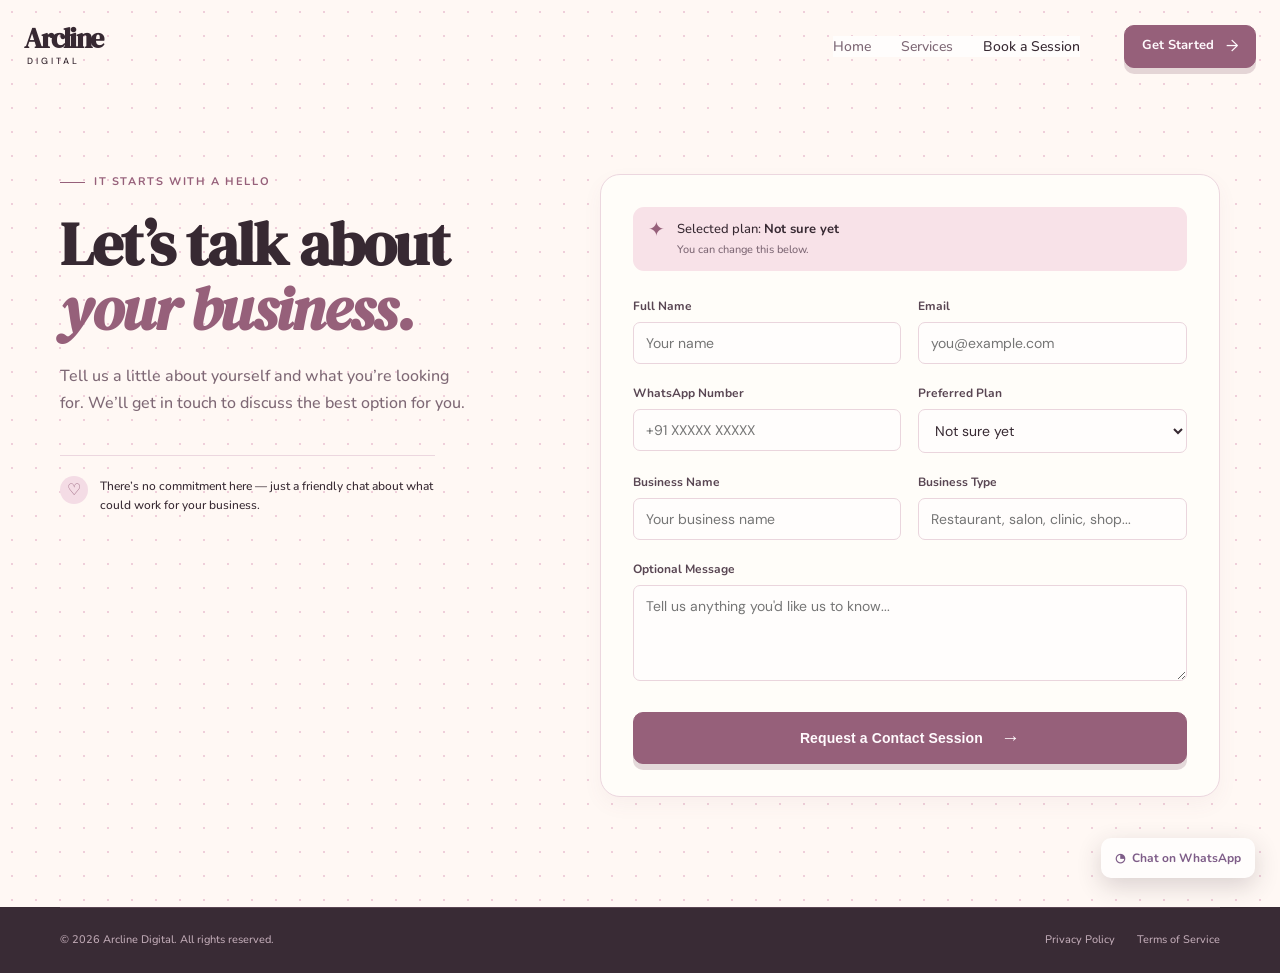
==== booking.html @ 6da07c87 "Add files via upload" ====
<!doctype html><html lang="en"><head><meta charset="UTF-8"/><meta name="viewport" content="width=device-width,initial-scale=1.0"/><meta name="description" content="Book a contact session with Arcline Digital."/><title>Book a Session — Arcline Digital</title><link rel="preconnect" href="https://fonts.googleapis.com"/><link rel="preconnect" href="https://fonts.gstatic.com" crossorigin/><link href="https://fonts.googleapis.com/css2?family=DM+Sans:wght@400;500;600;700&family=Playfair+Display:wght@600;700&display=swap" rel="stylesheet"/><link rel="stylesheet" href="styles.css"/><link rel="stylesheet" href="theme.css"/><link rel="stylesheet" href="cute.css"/><link rel="stylesheet" href="pricing.css"/></head><body>
<header class="site-header"><a class="brand" href="index.html"><span>Arcline</span><small>Digital</small></a><button class="menu-button" aria-label="Open navigation" aria-expanded="false"><i></i><i></i></button><nav class="site-nav" aria-label="Main navigation"><a href="index.html">Home</a><a href="services.html">Services</a><a class="active" href="booking.html">Book a Session</a></nav><a class="button button-small header-cta" href="booking.html">Get Started <span>→</span></a></header>
<main class="booking-main section-shell"><section class="booking-intro"><p class="eyebrow"><span></span> It starts with a hello</p><h1>Let’s talk about<br /><em>your business.</em></h1><p>Tell us a little about yourself and what you’re looking for. We’ll get in touch to discuss the best option for you.</p><div class="booking-side-note"><span>♡</span><p>There’s no commitment here — just a friendly chat about what could work for your business.</p></div></section><section class="booking-form-card"><div class="selected-plan" aria-live="polite"><span>✦</span><p>Selected plan: <strong id="chosen-plan">Not sure yet</strong><small>You can change this below.</small></p></div><form id="booking-form"><div class="form-grid"><label>Full Name<input name="name" placeholder="Your name" required autocomplete="name" /></label><label>Email<input name="email" placeholder="you@example.com" required type="email" autocomplete="email" /></label><label>WhatsApp Number<input name="whatsapp" placeholder="+91 XXXXX XXXXX" required type="tel" autocomplete="tel" /></label><label>Preferred Plan<select name="plan" id="plan-select"><option>Starter</option><option>Business</option><option>Shop</option><option selected>Not sure yet</option></select></label><label>Business Name<input name="business" placeholder="Your business name" required /></label><label>Business Type<input name="type" placeholder="Restaurant, salon, clinic, shop..." required /></label><label class="full-field">Optional Message<textarea name="message" placeholder="Tell us anything you'd like us to know..." rows="4"></textarea></label></div><button class="button form-submit" type="submit">Request a Contact Session <span>→</span></button></form><div class="confirmation" hidden><span>✦</span><h2>You’re all set! 🎉</h2><p>We’ve received your request and will get in touch with you soon.</p><a class="text-link" href="index.html">Back to home <span>→</span></a></div></section></main>
</main><footer class="footer"><div class="footer-bottom section-shell"><span>© 2026 Arcline Digital. All rights reserved.</span><div><a href="#">Privacy Policy</a><a href="#">Terms of Service</a></div></div></footer><a class="whatsapp" href="#" aria-label="Chat with Arcline on WhatsApp">◔ <span>Chat on WhatsApp</span></a><script src="app.js"></script></body></html>
---- styles.css ----
:root{--cream:#fff8ec;--paper:#fffdf8;--beige:#f3e8d5;--caramel:#8b5e3c;--espresso:#29221d;--muted:#74685d;--peach:#d99a72;--line:#e9d9c3;--serif:'Playfair Display',Georgia,serif;--sans:'DM Sans',Arial,sans-serif}*{box-sizing:border-box}html{scroll-behavior:smooth}body{margin:0;background:var(--cream);color:var(--espresso);font-family:var(--sans);font-size:16px;line-height:1.5}.section-shell{width:min(1160px,calc(100% - 48px));margin-inline:auto}.site-header{width:min(1256px,calc(100% - 48px));margin:0 auto;height:92px;display:flex;align-items:center;gap:42px}.brand{display:inline-flex;flex-direction:column;color:var(--espresso);text-decoration:none;line-height:.8;min-width:105px}.brand span{font-family:var(--serif);font-size:28px;font-weight:700;letter-spacing:-1.6px}.brand small{font-family:var(--sans);font-size:9px;letter-spacing:3px;text-transform:uppercase;margin:9px 0 0 3px}.site-nav{display:flex;align-items:center;gap:30px;margin-left:auto}.site-nav a{color:var(--muted);text-decoration:none;font-size:14px;font-weight:500;transition:color .2s}.site-nav a:hover,.site-nav a.active{color:var(--espresso)}.header-cta{margin-left:2px}.menu-button{display:none;border:0;background:none;padding:9px;cursor:pointer}.menu-button i{display:block;width:22px;height:1.5px;background:var(--espresso);margin:5px}.button{border:1px solid var(--caramel);background:var(--caramel);color:#fffdf8;min-height:52px;border-radius:10px;display:inline-flex;align-items:center;justify-content:center;gap:18px;padding:0 22px;text-decoration:none;font-size:14px;font-weight:700;letter-spacing:.1px;transition:transform .2s,background .2s,box-shadow .2s;cursor:pointer}.button:hover{background:#75492b;transform:translateY(-2px);box-shadow:0 8px 18px #8b5e3c29}.button span{font-size:19px;font-weight:400}.button-small{min-height:43px;padding:0 17px;font-size:13px;gap:12px}.button-small span{font-size:16px}.button-outline{color:var(--caramel);background:transparent}.button-outline:hover{background:var(--beige);box-shadow:none}.text-link{display:inline-flex;gap:11px;align-items:center;color:var(--espresso);text-decoration:none;font-size:14px;font-weight:700;transition:gap .2s}.text-link:hover{gap:15px}.text-link span{font-size:18px;font-weight:400}.eyebrow{display:flex;align-items:center;gap:9px;color:var(--caramel);font-size:11px;letter-spacing:1.4px;font-weight:700;text-transform:uppercase;margin:0 0 20px}.eyebrow span{width:25px;height:1px;background:var(--caramel)}h1,h2,h3,h4,p{margin-top:0}h1,h2{font-family:var(--serif);font-weight:600;letter-spacing:-2.7px;line-height:1.06}h1{font-size:clamp(48px,6vw,78px)}h2{font-size:clamp(36px,4.3vw,56px)}h1 em,h2 em{font-weight:600;color:var(--caramel)}.hero{min-height:650px;display:grid;grid-template-columns:1fr 1.03fr;align-items:center;gap:54px;padding:44px 0 85px}.hero-copy{padding-top:15px}.hero h1{max-width:600px;margin-bottom:24px}.hero-text{color:var(--muted);font-size:18px;max-width:485px;line-height:1.65;margin-bottom:31px}.button-row{display:flex;align-items:center;gap:27px}.trust-line{display:flex;align-items:center;gap:12px;margin-top:43px;color:var(--muted);font-size:12px;line-height:1.45}.tiny-avatars{display:flex}.tiny-avatars b{display:grid;place-items:center;color:#fff8ec;background:#b97455;width:28px;height:28px;border-radius:50%;border:2px solid var(--cream);font-size:11px;margin-left:-7px}.tiny-avatars b:first-child{margin-left:0;background:#9b6e4c}.tiny-avatars b:last-child{background:#c99a70}.hero-art{height:440px;position:relative;background:linear-gradient(135deg,#f1d7b5,#f5e5ce);border-radius:48% 52% 45% 55% / 43% 44% 56% 57%;overflow:visible}.sun-disc{width:242px;height:242px;background:#e5b178;border-radius:50%;position:absolute;right:50px;top:48px;opacity:.42}.browser-card{position:absolute;background:#fffdf8;box-shadow:0 22px 40px #835e3b24;border:5px solid #fffdf8;transform:rotate(-5deg);width:355px;right:61px;top:66px;border-radius:8px;overflow:hidden;z-index:2}.browser-top{height:27px;background:#f2e9dc;display:flex;align-items:center;gap:5px;padding:0 10px}.browser-top span{width:6px;height:6px;border-radius:50%;background:#bd9f83}.browser-top i{font:500 7px var(--sans);margin:auto;color:#8c7560}.browser-cover{height:200px;background:#b66e47;display:flex;align-items:flex-end;justify-content:space-between;padding:21px 22px;color:#fffaf0;position:relative;overflow:hidden}.browser-cover:after{content:'';width:190px;height:190px;background:#dfa069;border-radius:50%;position:absolute;right:-65px;top:-64px;opacity:.75}.browser-cover p{font:600 26px/1.05 var(--serif);z-index:1;margin:0}.browser-cover p i{color:#ffe2bf}.browser-cover small{position:absolute;bottom:22px;left:23px;font-size:6px;letter-spacing:1.4px;z-index:1}.browser-cover b{font-size:80px;transform:rotate(-12deg);z-index:1;line-height:.8}.browser-bottom{height:58px;display:flex;align-items:center;padding:0 15px;gap:14px;color:#8d735c;font-size:7px}.browser-bottom button{border:0;background:#8b5e3c;color:#fff;border-radius:3px;font:600 7px var(--sans);padding:7px 10px;margin-left:auto}.float-card{position:absolute;z-index:4;background:#fffdf8;box-shadow:0 15px 30px #593b211c;border-radius:12px;padding:11px 14px;display:flex;gap:9px;align-items:center}.float-card span{width:27px;height:27px;border-radius:8px;background:#f8ead9;display:grid;place-items:center;color:var(--caramel);font-size:13px}.float-card strong,.float-card small{display:block}.float-card strong{font-size:10px}.float-card small{font-size:8px;color:var(--muted)}.float-card-left{left:-15px;bottom:86px;transform:rotate(3deg)}.float-card-right{right:-21px;top:65px;transform:rotate(6deg)}.dots{position:absolute;color:#b87955;font-size:14px;letter-spacing:5px;right:22px;bottom:27px}.squiggle{position:absolute;font-family:var(--serif);color:#b3714e;font-size:60px;transform:rotate(90deg);line-height:1}.s-one{left:12px;top:48px}.s-two{bottom:20px;left:50px;transform:rotate(-48deg);font-size:45px}.intro-section{padding:86px 0 47px;display:grid;grid-template-columns:1.25fr .75fr;align-items:end;gap:40px}.intro-section h2{margin-bottom:0}.intro-section>p{color:var(--muted);font-size:16px;line-height:1.7;max-width:390px;margin-bottom:9px}.features{display:grid;grid-template-columns:repeat(3,1fr);gap:16px;padding-bottom:105px}.features article{background:var(--paper);border:1px solid #f1e5d6;border-radius:16px;padding:25px 24px 24px;min-height:191px;transition:transform .25s,box-shadow .25s}.features article:hover{transform:translateY(-4px);box-shadow:0 14px 25px #593b2110}.icon-bubble{height:38px;width:38px;border-radius:11px;background:#f6e8d7;color:var(--caramel);display:grid;place-items:center;font-size:21px}.features h3{font-size:16px;margin:17px 0 8px}.features p{font-size:13px;color:var(--muted);line-height:1.55;margin:0}.process-wrap{background:#3e3027;color:#fffaf2}.process{padding:103px 0 100px}.process .eyebrow{color:#e7bd94}.process .eyebrow span{background:#e7bd94}.process h2{margin:0;color:#fffaf2}.process h2 em{color:#e9bb8d}.process-steps{display:grid;grid-template-columns:repeat(3,1fr);gap:45px;margin-top:70px}.process-steps article{border-top:1px solid #6b584a;padding-top:18px}.process-steps span{font:600 14px var(--serif);color:#e8b589}.process-steps h3{font:600 24px var(--serif);margin:22px 0 9px}.process-steps p{font-size:14px;color:#d8c9bd;max-width:245px;margin:0;line-height:1.65}.audience{display:grid;grid-template-columns:.86fr 1.14fr;gap:92px;padding-top:116px;padding-bottom:120px;align-items:center}.audience h2{margin-bottom:24px}.audience-copy>p:not(.eyebrow){color:var(--muted);font-size:15px;line-height:1.7;max-width:395px;margin-bottom:25px}.business-grid{display:grid;grid-template-columns:repeat(4,1fr);gap:11px}.business-grid div{height:126px;border:1px solid var(--line);border-radius:15px;background:#fffaf1;display:flex;flex-direction:column;align-items:center;justify-content:center;gap:12px;font-size:22px;text-align:center;transition:background .2s,transform .2s}.business-grid div:hover{background:#f5e5cf;transform:translateY(-3px)}.business-grid span{font-size:11px;line-height:1.28;font-weight:600}.plans-preview{padding-bottom:115px}.section-heading h2{margin-bottom:16px}.section-heading>p:not(.eyebrow){color:var(--muted);max-width:480px;font-size:15px;line-height:1.65}.centered{text-align:center}.centered .eyebrow{justify-content:center}.centered>p:not(.eyebrow){margin:0 auto}.plan-grid{display:grid;grid-template-columns:repeat(3,1fr);gap:18px;margin:48px 0 29px;align-items:stretch}.plan-card{background:#fffdf9;border:1px solid var(--line);border-radius:19px;padding:30px;display:flex;flex-direction:column;position:relative}.plan-card.featured{background:#f4e5cf;border-color:#d5a575;box-shadow:0 14px 32px #8b5e3c12}.recommended{position:absolute!important;right:20px;top:20px;background:var(--caramel);color:#fff;font-size:9px!important;text-transform:uppercase;letter-spacing:1px;border-radius:6px;padding:6px 8px}.plan-label{text-transform:uppercase;color:var(--caramel);font-size:10px;letter-spacing:1px;font-weight:700;margin-bottom:12px}.plan-card h3,.plan-card h2{font:600 31px var(--serif);letter-spacing:-1.1px;margin-bottom:8px}.plan-card h2{font-size:35px}.plan-card div>p:not(.plan-label){font-size:13px;color:var(--muted);line-height:1.5;min-height:39px;margin-bottom:25px;max-width:225px}.price{font:600 29px var(--serif);letter-spacing:-.8px;margin-bottom:19px}.price small{font:400 12px var(--sans);letter-spacing:0;color:var(--muted)}.plan-card ul{padding:0;margin:0 0 30px;list-style:none;flex:1}.plan-card li{padding:8px 0;border-top:1px solid #eee1d2;font-size:12px;color:#51443a}.plan-card li:before{content:'✓';color:var(--caramel);font-weight:bold;margin-right:10px}.why-section{background:#f1e3cf}.why-content{padding-top:89px;padding-bottom:89px;display:grid;grid-template-columns:1fr 1fr;gap:100px;align-items:center}.why-content h2{margin-bottom:0}.why-content ul{padding:0;margin:0;list-style:none}.why-content li{border-bottom:1px solid #dcc5a9;padding:14px 0;font-size:14px;font-weight:600}.why-content li:first-child{border-top:1px solid #dcc5a9}.why-content li span{display:inline-grid;place-items:center;width:22px;height:22px;background:#dfba95;color:var(--caramel);border-radius:50%;margin-right:11px;font-size:11px}.faq{padding:118px 0}.faq .section-heading{margin-bottom:37px}.accordion{border-top:1px solid var(--line)}.accordion details{border-bottom:1px solid var(--line);padding:0 5px}.accordion summary{cursor:pointer;list-style:none;font-size:16px;font-weight:600;padding:20px 0;display:flex;justify-content:space-between;align-items:center}.accordion summary::-webkit-details-marker{display:none}.accordion summary span{font-size:23px;font-weight:300;color:var(--caramel);transition:transform .2s}.accordion details[open] summary span{transform:rotate(45deg)}.accordion details p{color:var(--muted);font-size:14px;line-height:1.7;max-width:760px;margin:0 0 21px}.cta{background:#c57f59;min-height:360px;border-radius:22px;margin-bottom:103px;color:#fffaf2;padding:56px 70px;display:flex;justify-content:space-between;align-items:center;overflow:hidden}.cta .eyebrow{color:#ffe0bc}.cta .eyebrow span{background:#ffe0bc}.cta h2{color:#fffaf2;margin-bottom:15px}.cta h2 em{color:#ffe1bd}.cta>div>p:not(.eyebrow){font-size:15px;color:#fff0dc;max-width:410px;margin-bottom:25px}.cta .button{background:#fffaf2;color:var(--caramel);border-color:#fffaf2}.cta .button:hover{background:#fff0df}.cta-art{position:relative;width:300px;height:230px}.cta-art>span{position:absolute;font-size:72px;right:0;top:0;color:#e5ae85}.mini-window{position:absolute;bottom:-59px;right:54px;width:198px;height:190px;background:#fff3df;border:5px solid #fffaf2;border-radius:8px;transform:rotate(9deg);padding:24px 15px;color:var(--caramel)}.mini-window i{display:inline-block;width:6px;height:6px;margin-right:4px;border-radius:50%;background:#d5a27d}.mini-window b{display:block;font:600 25px/1.12 var(--serif);margin-top:32px}.mini-window em{color:#bf7552}.footer{background:#352b25;color:#fdf2e4}.footer-top{padding:70px 0 58px;display:grid;grid-template-columns:1.35fr .75fr .95fr 1.2fr;gap:35px}.footer .brand{color:#fff8ec}.footer>div p{color:#cbbdb0;font-size:12px;line-height:1.65;margin:19px 0 0}.footer h4{color:#e7b98d;margin:2px 0 17px;font-size:11px;letter-spacing:1px;text-transform:uppercase}.footer-top>div:not(:first-child) a{display:block;color:#f8efe5;text-decoration:none;font-size:12px;margin:10px 0}.footer-top a span{color:#e7b98d}.email-form{display:flex;border-bottom:1px solid #806957;margin-top:15px}.email-form input{background:none;border:0;color:#fff;min-width:0;width:100%;padding:10px 0;font:12px var(--sans);outline:none}.email-form input::placeholder{color:#bcaea3}.email-form button{border:0;background:none;color:#e7b98d;font-size:19px;cursor:pointer}.footer-bottom{border-top:1px solid #57483d;min-height:66px;display:flex;justify-content:space-between;align-items:center;color:#b8a99b;font-size:11px}.footer-bottom div{display:flex;gap:22px}.footer-bottom a{color:#b8a99b;text-decoration:none}.whatsapp{position:fixed;right:25px;bottom:22px;z-index:6;border-radius:10px;background:#fffdf9;box-shadow:0 8px 25px #352b2530;color:#4c7e57;text-decoration:none;font-size:12px;font-weight:700;padding:11px 14px;display:flex;align-items:center;gap:7px}.whatsapp:first-letter{font-size:18px}.page-hero{text-align:center;padding:85px 0 68px}.page-hero .eyebrow{justify-content:center}.page-hero h1{font-size:clamp(45px,5.6vw,72px);margin-bottom:21px}.page-hero>p:not(.eyebrow){color:var(--muted);font-size:16px;max-width:520px;margin:0 auto;line-height:1.65}.all-plans{display:grid;grid-template-columns:repeat(3,1fr);gap:18px;padding-bottom:58px}.plan-detailed{padding:31px}.setup{font-size:11px!important;color:var(--muted);margin:-10px 0 27px}.setup small{font-size:10px}.plan-details{display:block!important}.plan-details h4{font-size:12px;margin:20px 0 4px}.plan-detailed .plan-details ul{margin-bottom:8px}.muted-list li{color:var(--muted)!important}.muted-list li:before{content:'–'!important}.soft-note{background:#f2e4d1;border-radius:15px;padding:25px 30px;margin-bottom:105px;display:flex;align-items:center;gap:18px}.soft-note>span{width:39px;height:39px;border-radius:50%;display:grid;place-items:center;background:#ddbb98;color:var(--caramel);font:600 21px var(--serif)}.soft-note div{flex:1}.soft-note h3{font:600 20px var(--serif);margin:0 0 2px}.soft-note p{color:var(--muted);font-size:13px;margin:0}.booking-main{display:grid;grid-template-columns:.83fr 1.17fr;gap:100px;padding-top:82px;padding-bottom:110px}.booking-intro h1{font-size:clamp(45px,4.8vw,64px);margin-bottom:22px}.booking-intro>p:not(.eyebrow){font-size:16px;color:var(--muted);line-height:1.7;max-width:410px}.booking-side-note{display:flex;align-items:flex-start;gap:12px;margin-top:38px;max-width:375px;border-top:1px solid var(--line);padding-top:20px}.booking-side-note span{background:#f3dfc8;color:var(--caramel);border-radius:50%;width:28px;height:28px;display:grid;place-items:center;flex:none}.booking-side-note p{font-size:12px!important;line-height:1.55!important;margin:1px 0!important}.booking-form-card{background:#fffdf9;border:1px solid var(--line);border-radius:20px;padding:32px}.selected-plan{display:flex;gap:12px;background:#f4e5d1;border-radius:11px;padding:13px 15px;align-items:flex-start;margin-bottom:26px}.selected-plan>span{color:var(--caramel);font-size:20px;line-height:1}.selected-plan p{margin:0;font-size:13px}.selected-plan strong{font-weight:700}.selected-plan small{display:block;color:var(--muted);font-size:11px;margin-top:2px}.form-grid{display:grid;grid-template-columns:1fr 1fr;gap:20px 17px}.form-grid label{display:block;font-size:12px;font-weight:700;color:#51443a}.form-grid input,.form-grid select,.form-grid textarea{border:1px solid #e5d7c6;border-radius:7px;background:#fffdf9;color:var(--espresso);font:14px var(--sans);outline:0;width:100%;padding:11px 12px;margin-top:7px;transition:border .2s,box-shadow .2s}.form-grid input:focus,.form-grid select:focus,.form-grid textarea:focus{border-color:var(--caramel);box-shadow:0 0 0 3px #8b5e3c13}.form-grid textarea{resize:vertical}.full-field{grid-column:1/-1}.form-submit{width:100%;margin-top:26px}.confirmation{text-align:center;padding:37px 10px 25px}.confirmation>span{font-size:36px;color:var(--caramel)}.confirmation h2{font-size:36px;margin:10px 0 8px}.confirmation p{font-size:14px;color:var(--muted);margin-bottom:25px}
@media(max-width:800px){.site-header{height:76px;width:min(100% - 32px,1160px);gap:10px}.brand span{font-size:24px}.header-cta{display:none}.menu-button{display:block;margin-left:auto;z-index:8}.site-nav{display:none;position:absolute;z-index:7;top:66px;right:16px;left:16px;background:#fffdf9;border:1px solid var(--line);border-radius:13px;padding:12px;box-shadow:0 16px 25px #4f32181c}.site-nav.open{display:grid;gap:2px}.site-nav a{padding:12px 14px;border-radius:8px}.site-nav a.active,.site-nav a:hover{background:#f4e5d1}.hero{grid-template-columns:1fr;padding:35px 0 62px;gap:37px;min-height:auto}.hero-copy{padding:0}.hero h1{max-width:520px}.hero-text{font-size:16px}.hero-art{height:340px;width:min(100%,520px);margin:auto}.browser-card{width:270px;right:calc(50% - 135px);top:54px}.browser-cover{height:155px}.browser-cover p{font-size:20px}.browser-cover b{font-size:61px}.browser-bottom{height:48px;gap:8px}.float-card-left{left:0;bottom:42px}.float-card-right{right:-1px;top:34px}.intro-section{padding:61px 0 35px;grid-template-columns:1fr;gap:17px}.intro-section>p{margin:0}.features{grid-template-columns:repeat(2,1fr);padding-bottom:65px}.features article{min-height:174px;padding:20px}.process{padding:68px 0}.process-steps{gap:25px;margin-top:46px}.audience{grid-template-columns:1fr;gap:39px;padding:70px 0}.business-grid{max-width:580px}.plans-preview{padding-bottom:70px}.plan-grid,.all-plans{grid-template-columns:1fr;max-width:460px;margin-left:auto;margin-right:auto}.plan-grid{margin-top:35px}.plan-card{padding:27px}.why-content{grid-template-columns:1fr;gap:34px;padding:65px 0}.faq{padding:72px 0}.cta{border-radius:17px;margin-bottom:68px;padding:44px 32px;min-height:310px}.cta-art{display:none}.footer-top{grid-template-columns:1.2fr 1fr;gap:36px;padding:53px 0 38px}.footer-top>div:last-child{grid-column:span 2}.footer-bottom{padding:18px 0;min-height:auto;gap:14px;align-items:flex-start;flex-direction:column}.booking-main{grid-template-columns:1fr;gap:40px;padding-top:54px;padding-bottom:70px}.booking-intro>p:not(.eyebrow){max-width:560px}.booking-side-note{margin-top:25px}.booking-form-card{padding:24px}.page-hero{padding:58px 0 49px}.soft-note{margin-bottom:68px}.whatsapp span{display:none}.whatsapp{right:17px;bottom:17px;width:43px;height:43px;border-radius:50%;padding:0;justify-content:center;font-size:20px}}
@media(max-width:500px){.section-shell{width:calc(100% - 32px)}h1{letter-spacing:-2px}.hero{padding-top:26px}.button-row{gap:18px}.trust-line{margin-top:32px}.hero-art{height:286px;border-radius:45%}.browser-card{transform:rotate(-4deg) scale(.82);transform-origin:center top;top:47px}.float-card{padding:9px 10px}.float-card-right{top:21px;right:-7px}.float-card-left{bottom:23px;left:-7px}.squiggle{display:none}.features{gap:10px}.features article{border-radius:13px;min-height:160px;padding:17px 15px}.features h3{font-size:14px;margin-top:13px}.features p{font-size:11px}.icon-bubble{height:33px;width:33px;font-size:18px}.process-steps{grid-template-columns:1fr;gap:23px}.process-steps article{padding-top:13px}.process-steps h3{margin:9px 0 3px;font-size:21px}.process-steps p{font-size:13px}.business-grid{grid-template-columns:repeat(2,1fr)}.business-grid div{height:105px}.plan-grid,.all-plans{max-width:none}.plan-card h3{font-size:29px}.cta{padding:39px 25px}.soft-note{padding:22px;align-items:flex-start;flex-wrap:wrap}.soft-note .button{width:100%;margin-top:2px}.footer-top{grid-template-columns:1fr 1fr;gap:28px}.footer-top>div:first-child{grid-column:span 2}.form-grid{grid-template-columns:1fr;gap:16px}.full-field{grid-column:auto}.booking-form-card{padding:19px}.selected-plan{margin-bottom:20px}.page-hero h1{font-size:46px}.plan-detailed .plan-details{display:grid!important;grid-template-columns:1fr 1fr;gap:14px}.plan-detailed .plan-details h4{margin-top:12px}.plan-detailed .plan-details li{font-size:11px}.plan-detailed .plan-details ul{margin-bottom:5px}.why-content li{font-size:13px}}
---- theme.css ----
/* Soft blush, peach, and muted-plum palette */
:root{--cream:#fff8f4;--paper:#fffdfc;--beige:#f7e5ea;--caramel:#96607a;--espresso:#372932;--muted:#7e6875;--peach:#e7afaa;--line:#ecd7df}
.button{color:#fffafd}.button:hover{background:#7e4664;box-shadow:0 8px 18px #96607a2b}.tiny-avatars b{color:#fff8f4;background:#bd7892}.tiny-avatars b:first-child{background:#9f637d}.tiny-avatars b:last-child{background:#d69eae}.hero-art{background:linear-gradient(135deg,#f7dce1,#f0dce9)}.sun-disc{background:#dca5ba}.browser-card{background:#fffdfc;border-color:#fffdfc;box-shadow:0 22px 40px #74435e24}.browser-top{background:#f5e8ec}.browser-top span{background:#cba9b7}.browser-top i{color:#8d6d7c}.browser-cover{background:#b8758d;color:#fffafd}.browser-cover:after{background:#dfa4b5}.browser-cover p i{color:#ffe5ed}.browser-bottom{color:#92707e}.browser-bottom button{background:#96607a}.float-card{background:#fffdfc;box-shadow:0 15px 30px #593b421c}.float-card span{background:#f8e5e9}.dots{color:#c8849d}.squiggle{color:#b76f8c}.features article{border-color:#f0e2e6}.features article:hover{box-shadow:0 14px 25px #593b4210}.icon-bubble{background:#f7e4e9}.process-wrap{background:#3d2d39}.process .eyebrow{color:#efc1d0}.process .eyebrow span{background:#efc1d0}.process h2{color:#fff8fa}.process h2 em{color:#f0c2d2}.process-steps article{border-color:#6b5262}.process-steps span{color:#efbdd0}.process-steps p{color:#e1ced7}.business-grid div{background:#fff9fa}.business-grid div:hover{background:#f8e4e9}.plan-card{background:#fffdfc}.plan-card.featured{background:#f8e3ea;border-color:#d9a0b1;box-shadow:0 14px 32px #96607a16}.plan-card li{border-color:#f0e0e5;color:#594653}.why-section{background:#f7e1e8}.why-content li{border-color:#dfbdca}.why-content li span{background:#e9becb}.cta{background:#ba7891;color:#fffafd}.cta .eyebrow{color:#ffe0eb}.cta .eyebrow span{background:#ffe0eb}.cta h2{color:#fffafd}.cta h2 em{color:#ffe0eb}.cta>div>p:not(.eyebrow){color:#fff0f5}.cta .button{background:#fffafd;color:#96607a;border-color:#fffafd}.cta .button:hover{background:#fff0f5}.cta-art>span{color:#e9b4c4}.mini-window{background:#fff0f4;border-color:#fffafd;color:#96607a}.mini-window i{background:#d8a0b1}.mini-window em{color:#b66f8b}.footer{background:#392b35;color:#fff5f8}.footer .brand{color:#fff8fb}.footer>div p{color:#d2bdc7}.footer h4,.footer-top a span,.email-form button{color:#edb8ca}.footer-top>div:not(:first-child) a{color:#f9eff3}.email-form{border-color:#826776}.email-form input::placeholder{color:#c4adba}.footer-bottom{border-color:#5a4653;color:#c0aab6}.footer-bottom a{color:#c0aab6}.whatsapp{background:#fffdfc;box-shadow:0 8px 25px #392b3530;color:#7e5d88}.soft-note{background:#f7e2e8}.soft-note>span{background:#ebc2cf}.booking-side-note span{background:#f4dce5}.selected-plan{background:#f8e2e8}.form-grid label{color:#594653}.form-grid input,.form-grid select,.form-grid textarea{border-color:#ead5dd;background:#fffdfc}.form-grid input:focus,.form-grid select:focus,.form-grid textarea:focus{box-shadow:0 0 0 3px #96607a18}.site-nav{background:#fffdfc}@media(max-width:800px){.site-nav a.active,.site-nav a:hover{background:#f7e2e8}}
---- cute.css ----
@import url('https://fonts.googleapis.com/css2?family=DM+Serif+Display:ital@0;1&family=Nunito:wght@400;500;600;700;800&display=swap');

/* Typography with a softer, friendlier character */
body{font-family:'Nunito',var(--sans);font-weight:500;background-image:radial-gradient(#efcfda 1px,transparent 1px);background-size:24px 24px}
h1,h2,.brand span,.plan-card h2,.plan-card h3,.price,.process-steps h3,.soft-note h3,.confirmation h2{font-family:'DM Serif Display',var(--serif);letter-spacing:-1.5px}
h1 em,h2 em{font-style:italic}.eyebrow,.plan-label,.recommended{letter-spacing:1.6px}

/* Keep every call to action visible before hover */
.button.button-outline{background:#fffafd;color:var(--caramel);border:1.5px solid var(--caramel);box-shadow:0 5px 14px #96607a14}
.button.button-outline:hover{background:#f8e1e8;color:#7e4664;border-color:#7e4664}.plan-card .button{font-family:'Nunito',var(--sans);font-weight:800}.button{box-shadow:0 6px 0 #79465f33}.button:hover{box-shadow:0 9px 0 #79465f2b}

/* Small cheerful details */
.hero-art:before{content:'✦';position:absolute;left:10%;top:12%;z-index:5;color:#b56c8b;font-size:29px;transform:rotate(-14deg)}
.hero-art:after{content:'♡';position:absolute;right:11%;bottom:12%;z-index:5;color:#b56c8b;font:34px/1 'DM Serif Display',serif}
.features article{position:relative;overflow:hidden}.features article:after{content:'✦';position:absolute;right:13px;top:10px;color:#efc4d1;font-size:13px}.features article:nth-child(2n):after{content:'♡';font-size:17px}.business-grid div{position:relative;overflow:hidden}.business-grid div:after{content:'·';position:absolute;right:10px;top:4px;color:#e8bdca;font-size:23px}.plan-card:not(.featured):after{content:'✦';position:absolute;right:22px;bottom:22px;color:#edc5d1;font-size:18px}.featured .recommended{box-shadow:0 4px 0 #7e46643b}.cta{background-image:radial-gradient(#e9b4c5 1.3px,transparent 1.3px);background-size:18px 18px}.cta>div,.cta-art{position:relative;z-index:1}.cta:before{content:'♡  ✦  ♡';position:absolute;right:52px;bottom:19px;letter-spacing:10px;color:#f4c5d4;font:27px 'DM Serif Display',serif;opacity:.9}.booking-form-card,.plan-card,.features article,.business-grid div{box-shadow:0 8px 20px #8a536b0d}

@media(max-width:800px){.cta:before{right:25px;bottom:14px;font-size:19px}.hero-art:before{left:7%;top:9%}.hero-art:after{right:7%;bottom:9%}}
---- pricing.css ----
.price{display:flex;align-items:baseline;flex-wrap:wrap;gap:7px}.price .regular-price{font:500 14px 'Nunito',var(--sans);letter-spacing:0;color:var(--muted);text-decoration:line-through;text-decoration-thickness:1.5px}.price .current-price{font:600 29px 'DM Serif Display',var(--serif);letter-spacing:-.8px;color:var(--espresso)}.price .discount-badge{display:inline-flex;align-items:center;background:#96607a;color:#fffafd;border-radius:5px;padding:4px 6px;font:800 8px 'Nunito',var(--sans);text-transform:uppercase;letter-spacing:.65px;transform:translateY(-2px)}.setup{color:var(--muted)}
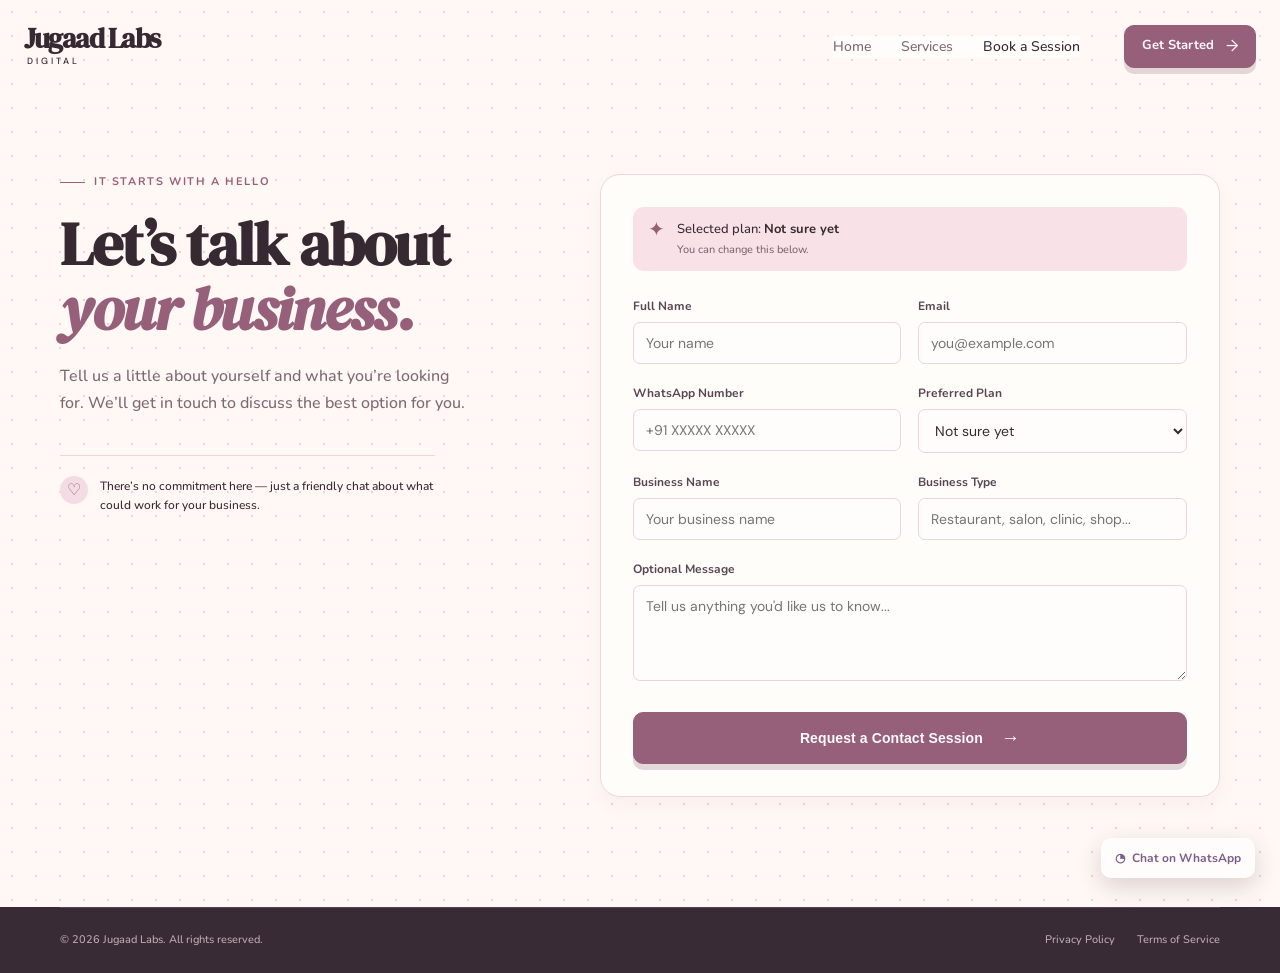
==== commit b26afa25: "Add files via upload" ====
--- a/booking.html
+++ b/booking.html
@@ -1,4 +1,4 @@
-<!doctype html><html lang="en"><head><meta charset="UTF-8"/><meta name="viewport" content="width=device-width,initial-scale=1.0"/><meta name="description" content="Book a contact session with Arcline Digital."/><title>Book a Session — Arcline Digital</title><link rel="preconnect" href="https://fonts.googleapis.com"/><link rel="preconnect" href="https://fonts.gstatic.com" crossorigin/><link href="https://fonts.googleapis.com/css2?family=DM+Sans:wght@400;500;600;700&family=Playfair+Display:wght@600;700&display=swap" rel="stylesheet"/><link rel="stylesheet" href="styles.css"/><link rel="stylesheet" href="theme.css"/><link rel="stylesheet" href="cute.css"/><link rel="stylesheet" href="pricing.css"/></head><body>
-<header class="site-header"><a class="brand" href="index.html"><span>Arcline</span><small>Digital</small></a><button class="menu-button" aria-label="Open navigation" aria-expanded="false"><i></i><i></i></button><nav class="site-nav" aria-label="Main navigation"><a href="index.html">Home</a><a href="services.html">Services</a><a class="active" href="booking.html">Book a Session</a></nav><a class="button button-small header-cta" href="booking.html">Get Started <span>→</span></a></header>
-<main class="booking-main section-shell"><section class="booking-intro"><p class="eyebrow"><span></span> It starts with a hello</p><h1>Let’s talk about<br /><em>your business.</em></h1><p>Tell us a little about yourself and what you’re looking for. We’ll get in touch to discuss the best option for you.</p><div class="booking-side-note"><span>♡</span><p>There’s no commitment here — just a friendly chat about what could work for your business.</p></div></section><section class="booking-form-card"><div class="selected-plan" aria-live="polite"><span>✦</span><p>Selected plan: <strong id="chosen-plan">Not sure yet</strong><small>You can change this below.</small></p></div><form id="booking-form"><div class="form-grid"><label>Full Name<input name="name" placeholder="Your name" required autocomplete="name" /></label><label>Email<input name="email" placeholder="you@example.com" required type="email" autocomplete="email" /></label><label>WhatsApp Number<input name="whatsapp" placeholder="+91 XXXXX XXXXX" required type="tel" autocomplete="tel" /></label><label>Preferred Plan<select name="plan" id="plan-select"><option>Starter</option><option>Business</option><option>Shop</option><option selected>Not sure yet</option></select></label><label>Business Name<input name="business" placeholder="Your business name" required /></label><label>Business Type<input name="type" placeholder="Restaurant, salon, clinic, shop..." required /></label><label class="full-field">Optional Message<textarea name="message" placeholder="Tell us anything you'd like us to know..." rows="4"></textarea></label></div><button class="button form-submit" type="submit">Request a Contact Session <span>→</span></button></form><div class="confirmation" hidden><span>✦</span><h2>You’re all set! 🎉</h2><p>We’ve received your request and will get in touch with you soon.</p><a class="text-link" href="index.html">Back to home <span>→</span></a></div></section></main>
-</main><footer class="footer"><div class="footer-bottom section-shell"><span>© 2026 Arcline Digital. All rights reserved.</span><div><a href="#">Privacy Policy</a><a href="#">Terms of Service</a></div></div></footer><a class="whatsapp" href="#" aria-label="Chat with Arcline on WhatsApp">◔ <span>Chat on WhatsApp</span></a><script src="app.js"></script></body></html>
+<!doctype html><html lang="en"><head><meta charset="UTF-8"/><meta name="viewport" content="width=device-width,initial-scale=1.0"/><meta name="description" content="Book a contact session with Jugaad Labs."/><title>Book a Session — Jugaad Labs</title><link rel="preconnect" href="https://fonts.googleapis.com"/><link rel="preconnect" href="https://fonts.gstatic.com" crossorigin/><link href="https://fonts.googleapis.com/css2?family=DM+Sans:wght@400;500;600;700&family=Playfair+Display:wght@600;700&display=swap" rel="stylesheet"/><link rel="stylesheet" href="styles.css"/><link rel="stylesheet" href="theme.css"/><link rel="stylesheet" href="cute.css"/><link rel="stylesheet" href="pricing.css"/></head><body>
+<header class="site-header"><a class="brand" href="index.html"><span>Jugaad Labs</span><small>Digital</small></a><button class="menu-button" aria-label="Open navigation" aria-expanded="false"><i></i><i></i></button><nav class="site-nav" aria-label="Main navigation"><a href="index.html">Home</a><a href="services.html">Services</a><a class="active" href="booking.html">Book a Session</a></nav><a class="button button-small header-cta" href="booking.html">Get Started <span>→</span></a></header>
+<main class="booking-main section-shell"><section class="booking-intro"><p class="eyebrow"><span></span> It starts with a hello</p><h1>Let’s talk about<br /><em>your business.</em></h1><p>Tell us a little about yourself and what you’re looking for. We’ll get in touch to discuss the best option for you.</p><div class="booking-side-note"><span>♡</span><p>There’s no commitment here — just a friendly chat about what could work for your business.</p></div></section><section class="booking-form-card"><div class="selected-plan" aria-live="polite"><span>✦</span><p>Selected plan: <strong id="chosen-plan">Not sure yet</strong><small>You can change this below.</small></p></div><form id="booking-form"><div class="form-grid"><label>Full Name<input name="name" placeholder="Your name" required autocomplete="name" /></label><label>Email<input name="email" placeholder="you@example.com" required type="email" autocomplete="email" /></label><label>WhatsApp Number<input name="whatsapp" placeholder="+91 XXXXX XXXXX" required type="tel" autocomplete="tel" /></label><label>Preferred Plan<select name="plan" id="plan-select"><option>Starter</option><option>Business</option><option>Shop</option><option>One-Time Starter</option><option>One-Time Intermediate</option><option>One-Time High</option><option selected>Not sure yet</option></select></label><label>Business Name<input name="business" placeholder="Your business name" required /></label><label>Business Type<input name="type" placeholder="Restaurant, salon, clinic, shop..." required /></label><label class="full-field">Optional Message<textarea name="message" placeholder="Tell us anything you'd like us to know..." rows="4"></textarea></label></div><button class="button form-submit" type="submit">Request a Contact Session <span>→</span></button></form><div class="confirmation" hidden><span>✦</span><h2>You’re all set! 🎉</h2><p>We’ve received your request and will get in touch with you soon.</p><a class="text-link" href="index.html">Back to home <span>→</span></a></div></section></main>
+<footer class="footer"><div class="footer-bottom section-shell"><span>© 2026 Jugaad Labs. All rights reserved.</span><div><a href="#">Privacy Policy</a><a href="#">Terms of Service</a></div></div></footer><a class="whatsapp" href="#" aria-label="Chat with Jugaad Labs on WhatsApp">◔ <span>Chat on WhatsApp</span></a><script src="app.js"></script></body></html>
--- a/pricing.css
+++ b/pricing.css
@@ -1 +1 @@
-.price{display:flex;align-items:baseline;flex-wrap:wrap;gap:7px}.price .regular-price{font:500 14px 'Nunito',var(--sans);letter-spacing:0;color:var(--muted);text-decoration:line-through;text-decoration-thickness:1.5px}.price .current-price{font:600 29px 'DM Serif Display',var(--serif);letter-spacing:-.8px;color:var(--espresso)}.price .discount-badge{display:inline-flex;align-items:center;background:#96607a;color:#fffafd;border-radius:5px;padding:4px 6px;font:800 8px 'Nunito',var(--sans);text-transform:uppercase;letter-spacing:.65px;transform:translateY(-2px)}.setup{color:var(--muted)}
+.price{display:flex;align-items:baseline;flex-wrap:wrap;gap:7px}.price .regular-price{font:500 14px 'Nunito',var(--sans);letter-spacing:0;color:var(--muted);text-decoration:line-through;text-decoration-thickness:1.5px}.price .current-price{font:600 29px 'DM Serif Display',var(--serif);letter-spacing:-.8px;color:var(--espresso)}.price .discount-badge{display:inline-flex;align-items:center;background:#96607a;color:#fffafd;border-radius:5px;padding:4px 6px;font:800 8px 'Nunito',var(--sans);text-transform:uppercase;letter-spacing:.65px;transform:translateY(-2px)}.setup{color:var(--muted)}.plan-category .plan-grid{margin:38px auto 0}.plan-category + .plan-category{margin-top:78px;padding-top:64px;border-top:1px solid var(--line)}.category-heading h3{font:600 clamp(24px,3vw,34px) var(--serif);letter-spacing:-1.3px;margin:0 0 8px}.category-heading .eyebrow{margin-bottom:14px}.category-heading>p:not(.eyebrow){color:var(--muted);font-size:15px;line-height:1.65;max-width:520px;margin:0 auto}.plans-preview .centered{margin-top:44px}.all-plans{display:block}.all-plans .plan-grid{margin-top:38px}.plan-card.one-time .price small{color:var(--caramel);font-weight:700}.discount-badge.one-time{background:transparent;color:var(--caramel);border:1px solid var(--caramel)}@media(max-width:800px){.all-plans{max-width:none}.plan-category + .plan-category{margin-top:52px;padding-top:42px}}
